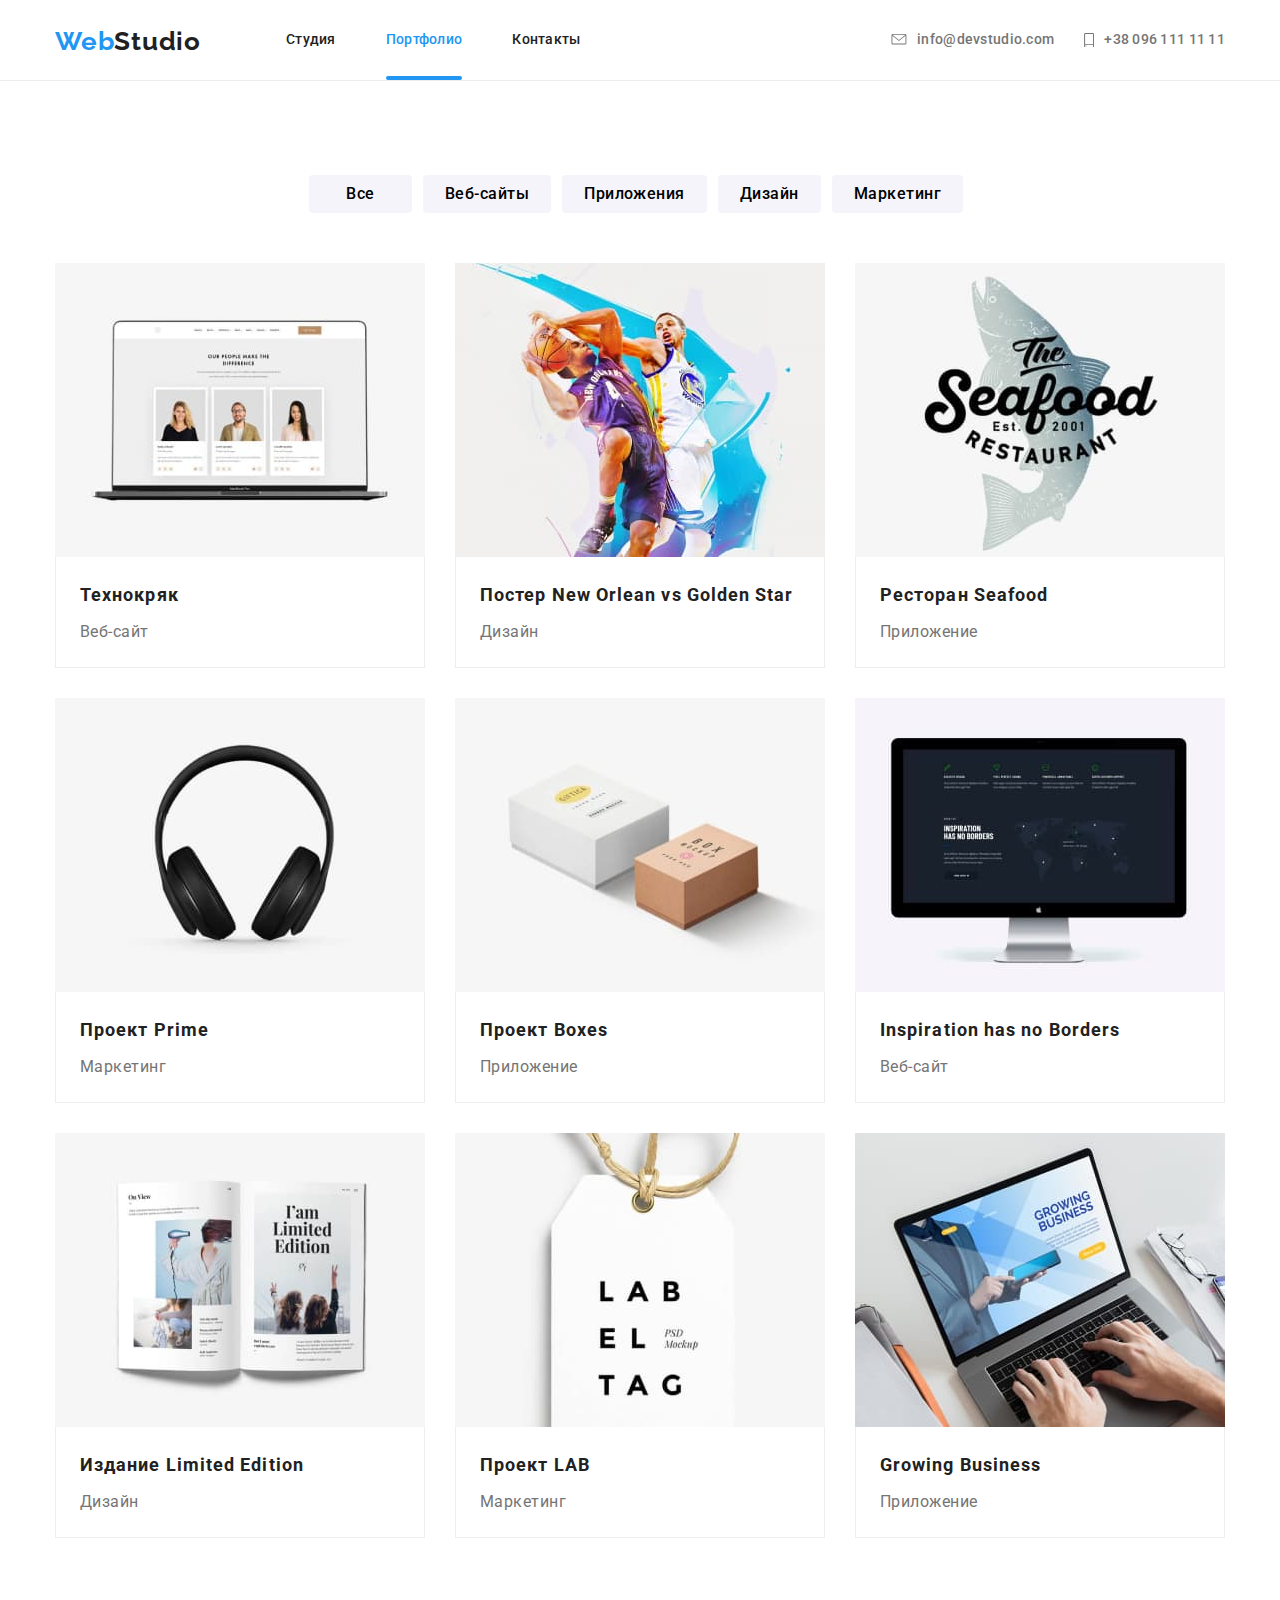
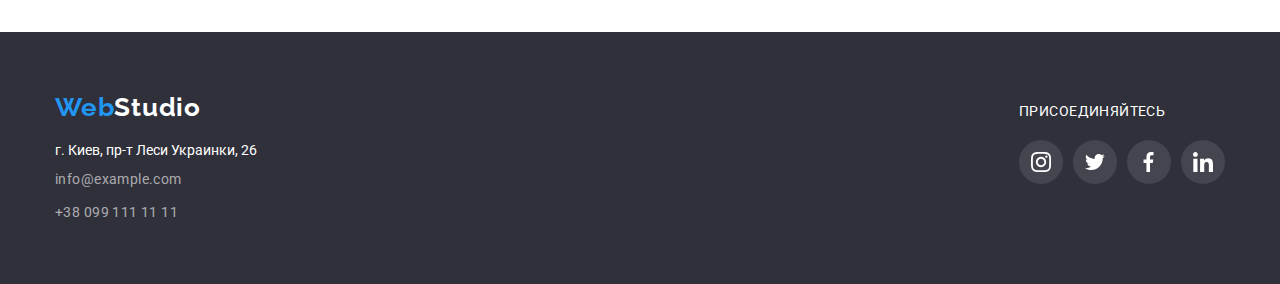
==== portfolio.html @ feb37893 "Добавляє форми" ====
<!DOCTYPE html>
<html lang="ru">
  <head>
    <meta charset="UTF-8" />
    <meta name="viewport" content="width=device-width, initial-scale=1.0" />
    <link
      href="https://fonts.googleapis.com/css2?family=Raleway:wght@700&family=Roboto:wght@400;500;700;900&display=swap"
      rel="stylesheet"
    />
    <link rel="stylesheet" href="./css/styles.css" />
    <title>Portfolio</title>
  </head>

  <body>
    <!--Шапка сайту-->
    <header class="border">
      <div class="container">
        <a class="logo-link header" href="/">
          <p class="logo"><span class="blue">Web</span>Studio</p>
        </a>

        <nav class="navheader">
          <ul class="without container">
            <li class="item">
              <a class="item-link" href="./index.html">Cтудия</a>
            </li>
            <li class="item">
              <a class="item-link active-link" href="./portfolio.html"
                >Портфолио</a
              >
            </li>
            <li class="item">
              <a class="item-link" href="#">Контакты</a>
            </li>
          </ul>
        </nav>

        <address class="phone-mail">
          <a class="contacts mr-right" href="mailto:info@devstudio.com">
            <svg class="icon" width="16px" height="11.2px">
              <use href="./images/sprit.svg#icon-post"></use>
            </svg>
            <span>info@devstudio.com</span>
          </a>
          <a class="contacts mr-right" href="tel:+380961111111">
            <svg class="icon" width="10px" height="14.94px">
              <use href="./images/sprit.svg#icon-smartphone"></use>
            </svg>
            <span>+38 096 111 11 11</span>
          </a>
        </address>
      </div>
    </header>

    <!-- Основне -->
    <main class="container-mr-top-bt">
      <div class="filter">
        <button class="filter-button" type="button">Все</button>
        <button class="filter-button" type="button">Веб-сайты</button>
        <button class="filter-button" type="button">Приложения</button>
        <button class="filter-button" type="button">Дизайн</button>
        <button class="filter-button" type="button">Маркетинг</button>
      </div>
      <ul class="without list">
        <li class="list-item">
          <a class="list-link" href="#">
            <div class="img overflow">
              <img
                class="list-image"
                src="images/project-1.jpg"
                alt="Технокряк"
                width="370"
              />
              <p class="text-definition">
                Технокряк это современная площадка распространения коронавируса.
                Компании используют эту платформу для цифрового шпионажа и атак
                на защищённые сервера конкурентов.
              </p>
            </div>
            <div class="text-image">
              <h2 class="title-item">Технокряк</h2>
              <p class="text-item">Веб-сайт</p>
            </div>
          </a>
        </li>
        <li class="list-item">
          <a class="list-link" href="#">
            <div class="img overflow">
              <img
                class="list-image"
                src="images/project-2.jpg"
                alt="Постер New Orlean vs Golden Star"
                width="370"
              />
              <p class="text-definition">
                Технокряк это современная площадка распространения коронавируса.
                Компании используют эту платформу для цифрового шпионажа и атак
                на защищённые сервера конкурентов.
              </p>
            </div>
            <div class="text-image">
              <h2 class="title-item">Постер New Orlean vs Golden Star</h2>
              <p class="text-item">Дизайн</p>
            </div>
          </a>
        </li>
        <li class="list-item">
          <a class="list-link" href="#">
            <div class="img overflow">
              <img
                class="list-image"
                src="images/project-3.jpg"
                alt="Ресторан Seafood"
                width="370"
              />
              <p class="text-definition">
                Технокряк это современная площадка распространения коронавируса.
                Компании используют эту платформу для цифрового шпионажа и атак
                на защищённые сервера конкурентов.
              </p>
            </div>
            <div class="text-image">
              <h2 class="title-item">Ресторан Seafood</h2>
              <p class="text-item">Приложение</p>
            </div>
          </a>
        </li>
        <li class="list-item">
          <a class="list-link" href="#">
            <div class="img overflow">
              <img
                class="list-image"
                src="images/project-4.jpg"
                alt="Проект Prime"
                width="370"
              />
              <p class="text-definition">
                Технокряк это современная площадка распространения коронавируса.
                Компании используют эту платформу для цифрового шпионажа и атак
                на защищённые сервера конкурентов.
              </p>
            </div>
            <div class="text-image">
              <h2 class="title-item">Проект Prime</h2>
              <p class="text-item">Маркетинг</p>
            </div>
          </a>
        </li>
        <li class="list-item">
          <a class="list-link" href="#">
            <div class="img overflow">
              <img
                class="list-image"
                src="images/project-5.jpg"
                alt="Проект Boxes"
                width="370"
              />
              <p class="text-definition">
                Технокряк это современная площадка распространения коронавируса.
                Компании используют эту платформу для цифрового шпионажа и атак
                на защищённые сервера конкурентов.
              </p>
            </div>
            <div class="text-image">
              <h2 class="title-item">Проект Boxes</h2>
              <p class="text-item">Приложение</p>
            </div>
          </a>
        </li>
        <li class="list-item">
          <a class="list-link" href="#">
            <div class="img overflow">
              <img
                class="list-image"
                src="images/project-6.jpg"
                alt="Inspiration has no Borders"
                width="370"
              />
              <p class="text-definition">
                Технокряк это современная площадка распространения коронавируса.
                Компании используют эту платформу для цифрового шпионажа и атак
                на защищённые сервера конкурентов.
              </p>
            </div>
            <div class="text-image">
              <h2 class="title-item">Inspiration has no Borders</h2>
              <p class="text-item">Веб-сайт</p>
            </div>
          </a>
        </li>
        <li class="list-item">
          <a class="list-link" href="#">
            <div class="img overflow">
              <img
                class="list-image"
                src="images/project-7.jpg"
                alt="Издание Limited Edition"
                width="370"
              />
              <p class="text-definition">
                Технокряк это современная площадка распространения коронавируса.
                Компании используют эту платформу для цифрового шпионажа и атак
                на защищённые сервера конкурентов.
              </p>
            </div>
            <div class="text-image">
              <h2 class="title-item">Издание Limited Edition</h2>
              <p class="text-item">Дизайн</p>
            </div>
          </a>
        </li>
        <li class="list-item">
          <a class="list-link" href="#">
            <div class="img overflow">
              <img
                class="list-image"
                src="images/project-8.jpg"
                alt="Проект LAB"
                width="370"
              />
              <p class="text-definition">
                Технокряк это современная площадка распространения коронавируса.
                Компании используют эту платформу для цифрового шпионажа и атак
                на защищённые сервера конкурентов.
              </p>
            </div>
            <div class="text-image">
              <h2 class="title-item">Проект LAB</h2>
              <p class="text-item">Маркетинг</p>
            </div>
          </a>
        </li>
        <li class="list-item">
          <a class="list-link" href="#">
            <div class="img overflow">
              <img
                class="list-image"
                src="images/project-9.jpg"
                alt="Growing Business"
                width="370"
              />
              <p class="text-definition">
                Технокряк это современная площадка распространения коронавируса.
                Компании используют эту платформу для цифрового шпионажа и атак
                на защищённые сервера конкурентов.
              </p>
            </div>

            <div class="text-image">
              <h2 class="title-item">Growing Business</h2>
              <p class="text-item">Приложение</p>
            </div>
          </a>
        </li>
      </ul>
    </main>

    <!--Підвал сайту-->
    <footer class="footer_all">
      <div class="footer">
        <div class="address">
          <a class="logo-link" href="/">
            <p class="logo white"><span class="blue">Web</span>Studio</p>
          </a>
          <address>
            <a
              class="address-link"
              href="https://www.google.com/maps/place/%D0%B1%D1%83%D0%BB%D1%8C%D0%B2%D0%B0%D1%80+%D0%9B%D0%B5%D1%81%D1%96+%D0%A3%D0%BA%D1%80%D0%B0%D1%97%D0%BD%D0%BA%D0%B8,+26,+%D0%9A%D0%B8%D1%97%D0%B2,+02000/@50.4265807,30.5361971,17z/data=!3m1!4b1!4m5!3m4!1s0x40d4cf0e033ecbe9:0x57a4dffefec77da0!8m2!3d50.4265807!4d30.5383858"
              target="_blank"
            >
              г. Киев, пр-т Леси Украинки, 26</a
            >
            <a class="contact-footer alfa" href="mailto:info@example.com"
              >info@example.com</a
            >
            <a class="contact-footer alfa" href="tel:+380991111111"
              >+38 099 111 11 11</a
            >
          </address>
        </div>

        <div>
          <p class="join-in">Присоединяйтесь</p>
          <div class="social-footer">
            <a
              class="social-links color-footer"
              href="#"
              aria-label="Instagram"
            >
              <svg width="20px" height="20px">
                <use href="./images/sprit.svg#icon-instagram"></use>
              </svg>
            </a>
            <a class="social-links color-footer" href="#" aria-label="Twitter">
              <svg width="20px" height="20px">
                <use href="./images/sprit.svg#icon-twitter"></use>
              </svg>
            </a>
            <a class="social-links color-footer" href="#" aria-label="Facebook">
              <svg width="20px" height="20px">
                <use href="./images/sprit.svg#icon-facebook"></use>
              </svg>
            </a>
            <a class="social-links color-footer" href="#" aria-label="Linkedin">
              <svg width="20px" height="20px">
                <use href="./images/sprit.svg#icon-linkedin"></use>
              </svg>
            </a>
          </div>
        </div>

        <!-- <div class="mailing">
              <p class="mailing-news socmail">Подпишитесь на рассылку<p>
              <input value="E-mail" />
              <a class="button subscribe" type="button" href="#">
                Подписаться
                <img
                  class="mailing-icon"
                  src="images/telega_footer.svg"
                  alt="Telegram"
                />
              </a>
            </div> -->
      </div>
    </footer>
  </body>
</html>
---- css/styles.css ----
/* Стилі для сторінки Головна*/
html {
  box-sizing: border-box;
}

*,
*::before,
*::after {
  box-sizing: inherit;
}

:root {
  --white: #ffffff;
  --dark: #212121;
  --gray: #757575;
  --blue: #2196f3;
  --bgc-btn-submit: #188ce8;
  --btn-gray: #f5f4fa;
  --footer-gray: #2f303a;
  --border-gray: #eeeeee;
  --social-gray: #afb1b8;
  --animation: 250ms cubic-bezier(0.4, 0, 0.2, 1);
}
body {
  margin: 0;
  font-family: "Roboto", sans-serif;
  font-size: 14px;
  line-height: 1.14;
  color: var(--gray);

  background-color: var(--white);
}

a {
  text-decoration-line: none;
}

.mr-right:not(:last-child) {
  margin-right: 30px;
}

.border {
  border-bottom: 1px solid #ececec;
}

.container {
  display: flex;
  align-items: center;
  max-width: 1200px;
  margin: 0 auto;
  padding-right: 15px;
  padding-left: 15px;
}

.container-mr-top {
  max-width: 1200px;
  margin: 0 auto;
  padding-right: 15px;
  padding-top: 94px;
  padding-left: 15px;
}

.container-mr-top-bt {
  max-width: 1200px;
  margin: 0 auto;
  padding-right: 15px;
  padding-top: 94px;
  padding-bottom: 94px;
  padding-left: 15px;
}

.without {
  padding: 0;
  margin: 0;
  list-style: none;
}

/*  Верхня лінія */

/* стилі для лого */
.header {
  margin: 0 85px 0 0;
  height: 80px;
}

.logo {
  font-family: "Raleway", sans-serif;
  font-weight: 700;
  font-size: 26px;
  line-height: 1.19;
  letter-spacing: 0.03em;
  color: var(--dark);
}

.logo-link:focus {
  display: block;
}

.blue {
  color: var(--blue);
}
/* нижнє лого */
.white {
  margin: 0 0 20px 0;

  color: var(--white);
}

/* навігація */
.navheader {
  display: flex;
}

.item:not(:last-child) {
  margin-right: 50px;
}

.without .active-link {
  color: var(--blue);
}

.item-link.active-link::after {
  position: absolute;
  bottom: 0px;
  left: 0;

  content: "";
  width: 100%;
  height: 4px;
  border-radius: 2px;

  background-color: var(--blue);
}

.item-link {
  position: relative;
  display: block;
  padding-top: 32px;
  padding-bottom: 32px;

  font-family: "Roboto", sans-serif;
  font-style: normal;
  font-weight: 500;
  font-size: 14px;
  line-height: 1.14;
  letter-spacing: 0.02em;

  color: var(--dark);

  transition: var(--animation);
}

.item-link:hover,
.item-link:focus {
  color: var(--blue);
}

/* контакти */
.phone-mail {
  display: flex;
  align-items: center;
  margin-left: auto;
}

.contacts {
  display: flex;
  align-items: center;
  font-style: normal;
  font-weight: 500;
  letter-spacing: 0.02em;

  color: var(--gray);

  transition: var(--animation);
}

.contacts:hover,
.contacts:focus {
  color: var(--blue);
}

.icon {
  margin-right: 10px;
  fill: currentColor;
}

/* Шапка */
.back-gr {
  margin: 0 auto;
  max-width: 1600px;
  min-height: 600px;
  background-image: linear-gradient(
      to right,
      rgba(47, 48, 58, 0.4),
      rgba(47, 48, 58, 0.4)
    ),
    url(../images/header.jpg);
}

.hero {
  position: relative;
  max-width: 1200px;
  height: 600px;
  margin: 0 auto;
  padding: 200px 452px 0;
  padding-right: 15px;
  padding-left: 15px;

  background-size: cover;
}

.het-title {
  max-width: 696px;
  margin-top: 0;
  margin-right: auto;
  margin-left: auto;
  margin-bottom: 30px;

  font-weight: 900;
  font-size: 44px;
  line-height: 1.36;
  letter-spacing: 0.06em;

  color: var(--white);
}

/* стилі для кнопок */

.button {
  display: inline-flex;
  align-items: center;
  min-width: 200px;
  height: 50px;
  border-radius: 4px;
  padding: 10px 32px;

  font-weight: 700;
  font-size: 16px;
  line-height: 1.87;
  letter-spacing: 0.06em;

  color: var(--white);
  background-color: var(--blue);
  box-shadow: 0px 4px 4px rgba(0, 0, 0, 0.15);
  border: none;
}

.het {
  position: absolute;
  left: 50%;
  transform: translateX(-50%);
}

.button:hover,
.button:focus {
  background-color: var(--bgc-btn-submit);
  cursor: pointer;

  transition: var(--animation);
}

/* стилі для модального вікна */
.backdrop {
  position: fixed;
  top: 0;
  left: 0;

  width: 100%;
  height: 100%;
  background-color: rgba(0, 0, 0, 0.2);

  transition: opacity var(--animation);
  z-index: 2;
}

.backdrop.is-hidden {
  opacity: 0;
  pointer-events: none;
}

.backdrop.is-hidden .modal {
  transform: translate(-50%, -50%) scale(0.7) rotate(0deg);
}

.modal {
  position: absolute;
  top: 50%;
  left: 50%;
  transform: translate(-50%, -50%) scale(1) rotate(360deg);
  transition: transform var(--animation);

  width: 528px;
  height: 581px;
  background-color: var(--white);

  border-radius: 4px;
}

.btn-close {
  position: absolute;
  display: flex;
  justify-content: center;
  align-items: center;
  width: 30px;
  height: 30px;
  top: 8px;
  right: 8px;

  background-color: var(--white);
  outline: none;

  border: 1px solid rgba(0, 0, 0, 0.1);
  border-radius: 50%;
  cursor: pointer;
  fill: currentColor;
}

.btn-close:hover,
.btn-close:focus {
  color: var(--blue);
  transition: var(--animation);
}

/* Стилі для форм */

.text-forms {
  display: flex;
  justify-content: center;
  margin-bottom: 30px;

  font-size: 20px;
  letter-spacing: 0.03em;

  color: var(--dark);
}

.form {
  padding: 40px;
  width: 100%;

  outline: 1px solid red;
}

.form-field {
  position: relative;
  display: flex;
  flex-direction: column;
  margin-bottom: 28px;
}

.form-label {
  position: absolute;
  top: -16px;
  margin-bottom: 4px;
  font-size: 12px;
  letter-spacing: 0.01em;
}

.form-input {
  display: block;
  height: 40px;
  width: 100%;
  padding: 12px 12px 12px 42px;

  border: 1px solid rgba(33, 33, 33, 0.2);
  box-sizing: border-box;
  border-radius: 4px;
  transition: var(--animation);
}

.form-input:focus {
  border-color: var(--blue);
  box-sizing: border-box;
  border-radius: 4px;
  outline: none;
}

.form-input:focus-within + .icon-form,
.form-input:not(:placeholder-shown) + .icon-form {
  color: var(--blue);
}

.icon-form {
  position: absolute;
  width: 18px;
  height: 18px;
  fill: currentColor;
  color: var(--dark);

  top: 50%;
  left: 18px;
  transform: translateY(-50%);
  transition: var(--animation);
}

.comment {
  position: relative;
  display: flex;
  flex-direction: column;
  margin-bottom: 20px;
}

.form-textarea {
  resize: none;
  height: 120px;
  padding: 12px 16px;

  border: 1px solid rgba(33, 33, 33, 0.2);
  box-sizing: border-box;
  border-radius: 4px;
  transition: var(--animation);
}

.form-textarea:focus {
  border-color: var(--blue);
  box-sizing: border-box;
  border-radius: 4px;
  outline: none;
}

.form-textarea::placeholder {
  font-family: Roboto;
  font-style: normal;
  font-weight: normal;
  font-size: 14px;
  line-height: 16px;
  letter-spacing: 0.01em;

  color: rgba(117, 117, 117, 0.5);
}

.form-checkbox {
  position: relative;
  display: flex;
  margin-bottom: 30px;
  justify-content: center;
  align-items: center;
}

.input-checkbox {
  position: absolute;
  width: 1px;
  height: 1px;
  margin: -1px;
  border: 0;
  padding: 0;
  clip: rect(0 0 0 0);
  overflow: hidden;
}

.icon-checkbox {
  display: inline-block;
  width: 16px;
  height: 15px;
  margin-right: 8.38px;

  border: 2px solid var(--dark);
  border-radius: 4px;
  background-color: var(--white);
  transition: var(--animation);
}

.input-checkbox:checked + .icon-checkbox {
  border-color: var(--blue);
  background-color: var(--blue);
  background-image: url(../images/tick.svg);
  background-size: contain;
  background-origin: border-box;
}

.input-checkbox:focus + .icon-checkbox {
  outline: 1px solid var(--blue);
}

.label-checkbox {
  display: block;
  line-height: 1.71;
  letter-spacing: 0.03em;
}

.label-checkbox a {
  text-decoration-line: underline;
  color: var(--blue);
}

.button.btn-send {
  display: block;
  margin: 0 auto;
}

/* Особливості */

.features {
  display: flex;
}

.features-item {
  display: flex;
  justify-content: center;
  align-items: center;

  margin-bottom: 30px;
  width: 270px;
  height: 120px;

  background-color: var(--btn-gray);
  border-radius: 4px;
}

.feature-title {
  margin-top: 0;
  margin-bottom: 10px;

  font-weight: 700;
  letter-spacing: 0.03em;

  color: var(--dark);
}

.feature-text {
  margin-top: 0;
  margin-bottom: 0;

  line-height: 1.71;
}

/* Діяльність */

.activety {
  width: calc((100%-60px) / 3);
}

.activity-list {
  display: flex;
}

.activiti-icon {
  display: block;
}

.title {
  margin-top: 0;
  margin-bottom: 50px;

  font-weight: 700;
  font-size: 36px;
  line-height: 1.16;
  letter-spacing: 0.03em;
  text-align: center;

  color: var(--dark);
}
.img {
  position: relative;
}
.mini-title {
  position: absolute;
  bottom: 0;
  margin-top: 0;
  margin-bottom: 0;
  padding: 27px 0;

  width: 100%;
  height: 70px;

  background-color: rgba(47, 48, 58, 0.8);

  text-transform: uppercase;
  letter-spacing: 0.03em;

  font-weight: 700;
  text-align: center;
  color: var(--white);
}

/* Команда */

.bgc-team {
  background-color: var(--btn-gray);
}

.team {
  display: flex;
}

.team-card {
  text-align: center;
  box-shadow: 0px 2px 1px rgba(0, 0, 0, 0.2), 0px 1px 1px rgba(0, 0, 0, 0.14),
    0px 1px 3px rgba(0, 0, 0, 0.12);
  border-radius: 0px 0px 4px 4px;
  width: calc((100%-90px) / 4);
  padding-bottom: 24px;

  background-color: var(--white);
}

.team-foto {
  margin-bottom: 30px;
}

.social {
  display: flex;
  justify-content: space-between;
  padding: 0 32px;
}

.social-links {
  display: flex;
  justify-content: center;
  align-items: center;

  fill: currentColor;

  width: 44px;
  height: 44px;
  border-radius: 50%;

  transition: var(--animation);
}

.color-team {
  color: var(--social-gray);
}

.social-links:hover,
.social-links:focus {
  color: var(--white);
  background-color: var(--blue);
  outline: none;
}

.name {
  margin-top: 0;
  margin-bottom: 10px;

  font-weight: 500;
  font-size: 16px;
  line-height: 1.19;
  letter-spacing: 0.03em;

  color: var(--dark);
}

.position {
  margin-top: 0;
  margin-bottom: 16px;

  font-size: 16px;
  line-height: 1.19;
  letter-spacing: 0.03em;
}

/* Постійні клієнти */

.customers {
  display: flex;
}

.customer-item {
  width: calc((100%-150px) / 6);
}
.customer-link {
  display: flex;
  justify-content: center;
  align-items: center;

  height: 90px;

  color: var(--social-gray);
  border: 1px solid var(--social-gray);
  box-sizing: border-box;
  border-radius: 4px;

  transition: var(--animation);
}

.customer-link {
  fill: currentColor;
}

.customer-link:hover,
.customer-link:focus {
  color: var(--blue);
  border: 1px solid var(--blue);
  outline: none;
}

/* Підвал сайту */
.footer_all {
  background: var(--footer-gray);
}

.footer {
  display: flex;
  align-items: baseline;
  justify-content: space-between;
  padding: 60px 15px;
  max-width: 1200px;
  margin: 0 auto;
}

.contact-footer {
  font-style: normal;
  font-size: 14px;
  line-height: 1.71;
  letter-spacing: 0.03em;
}

.address-link {
  display: block;
  margin-bottom: 9px;

  font-style: normal;

  color: var(--white);
  transition: var(--animation);
}

.alfa {
  display: block;
  color: rgba(255, 255, 255, 0.6);
  transition: var(--animation);
}

.address-link:hover,
.address-link:focus,
.alfa:hover,
.alfa:focus {
  color: var(--blue);
}

.alfa:not(:last-child) {
  margin-bottom: 9px;
}

.join-in {
  margin: 0 0 20px 0;
  text-transform: uppercase;
  letter-spacing: 0.03em;
  color: var(--white);
}

.social-footer {
  display: flex;
}

.color-footer {
  color: var(--white);
  background-color: rgba(255, 255, 255, 0.1);
}

.color-footer:not(:last-child) {
  margin-right: 10px;
}

.mailing {
  margin-left: auto;
}

.subscribe {
  text-align: center;
  padding: 13px 0 13px 29px;
}

.mailing-icon {
  text-align: center;
}

/* Стилі для форм у футері  */

.form-footer {
  display: flex;
  flex-direction: column;
}

.field-footer {
  display: flex;
}

.join-footer {
  margin-bottom: 20px;

  font-weight: 700;
  letter-spacing: 0.03em;
  text-transform: uppercase;

  color: var(--white);
}

.input-footer {
  height: 50px;
  width: 358px;

  font-size: 16px;
  line-height: 1.25;
  letter-spacing: 0.03em;

  color: rgba(255, 255, 255, 0.6);
  background-color: transparent;
  border: 1px solid rgba(255, 255, 255, 0.3);
  box-sizing: border-box;
  filter: drop-shadow(0px 4px 4px rgba(0, 0, 0, 0.15));
  border-radius: 4px;
}

.btn-join {
  padding: 10px 28px;
  margin-left: 12px;
}

.icon-footer {
  margin-left: 10px;
}

/* Стилі для сторінки Портфоліо*/

/* Шапка сайту- */
.border-header {
  border-bottom: 1px solid #ececec;
}
/* Основне */
/* Стиль на filter */

.filter {
  text-align: center;
  margin-bottom: 50px;
}

.filter-button {
  margin-right: 8px;

  padding: 6px 22px;

  min-width: 103px;
  height: 38px;

  font-family: "Roboto", sans-serif;
  font-style: normal;
  font-weight: 500;
  font-size: 16px;
  line-height: 1.62;
  text-align: center;
  letter-spacing: 0.03em;

  background: var(--btn-gray);
  border-radius: 4px;
  border: none;

  transition: var(--animation);
}

.filter-button:hover,
.filter-button:focus {
  color: var(--white);
  background-color: var(--blue);
}

.filter-button:not(:last-child) {
  margin-right: 8px;
}

/*стилі на списки   */

.list {
  display: flex;
  flex-wrap: wrap;
}

.list-item {
  width: 370px;
  margin-right: 30px;
  margin-bottom: 30px;
}

.list-item:hover,
.list-item:focus {
  box-shadow: 0px 1px 1px rgba(0, 0, 0, 0.12), 0px 4px 4px rgba(0, 0, 0, 0.06),
    1px 4px 6px rgba(0, 0, 0, 0.16);
  outline: none;
}

.list-item:nth-child(3n) {
  margin-right: 0;
}

.list-item:nth-last-child(-n + 3) {
  margin-bottom: 0;
}

.list-link {
  display: block;
}

.list-image {
  display: block;
  max-width: 100%;
  height: auto;
}

.overflow {
  overflow: hidden;
}

.text-image {
  padding: 20px 24px;
  border-right: 1px solid var(--border-gray);
  border-bottom: 1px solid var(--border-gray);
  border-left: 1px solid var(--border-gray);

  background: var(--white);
}

.title-item {
  margin-top: 0;
  margin-bottom: 4px;
  font-size: 18px;
  line-height: 2;

  letter-spacing: 0.06em;

  color: var(--dark);
}

.text-item {
  margin-top: 0;
  margin-bottom: 0;

  font-weight: 400;
  font-size: 16px;
  line-height: 1.87;
  letter-spacing: 0.03em;

  color: var(--gray);
}

.text-definition {
  position: absolute;
  bottom: 0;
  margin: 0;
  width: 100%;
  height: 100%;
  padding: 63px 24px;

  font-size: 18px;
  line-height: 1.56;
  letter-spacing: 0.03em;

  background-color: rgba(33, 150, 243, 0.9);
  color: var(--white);
  transform: translateY(100%);
  opacity: 0;

  transition: var(--animation);
}

.list-link:hover .text-definition,
.list-link:focus .text-definition {
  transform: translateY(0);
  opacity: 1;
}
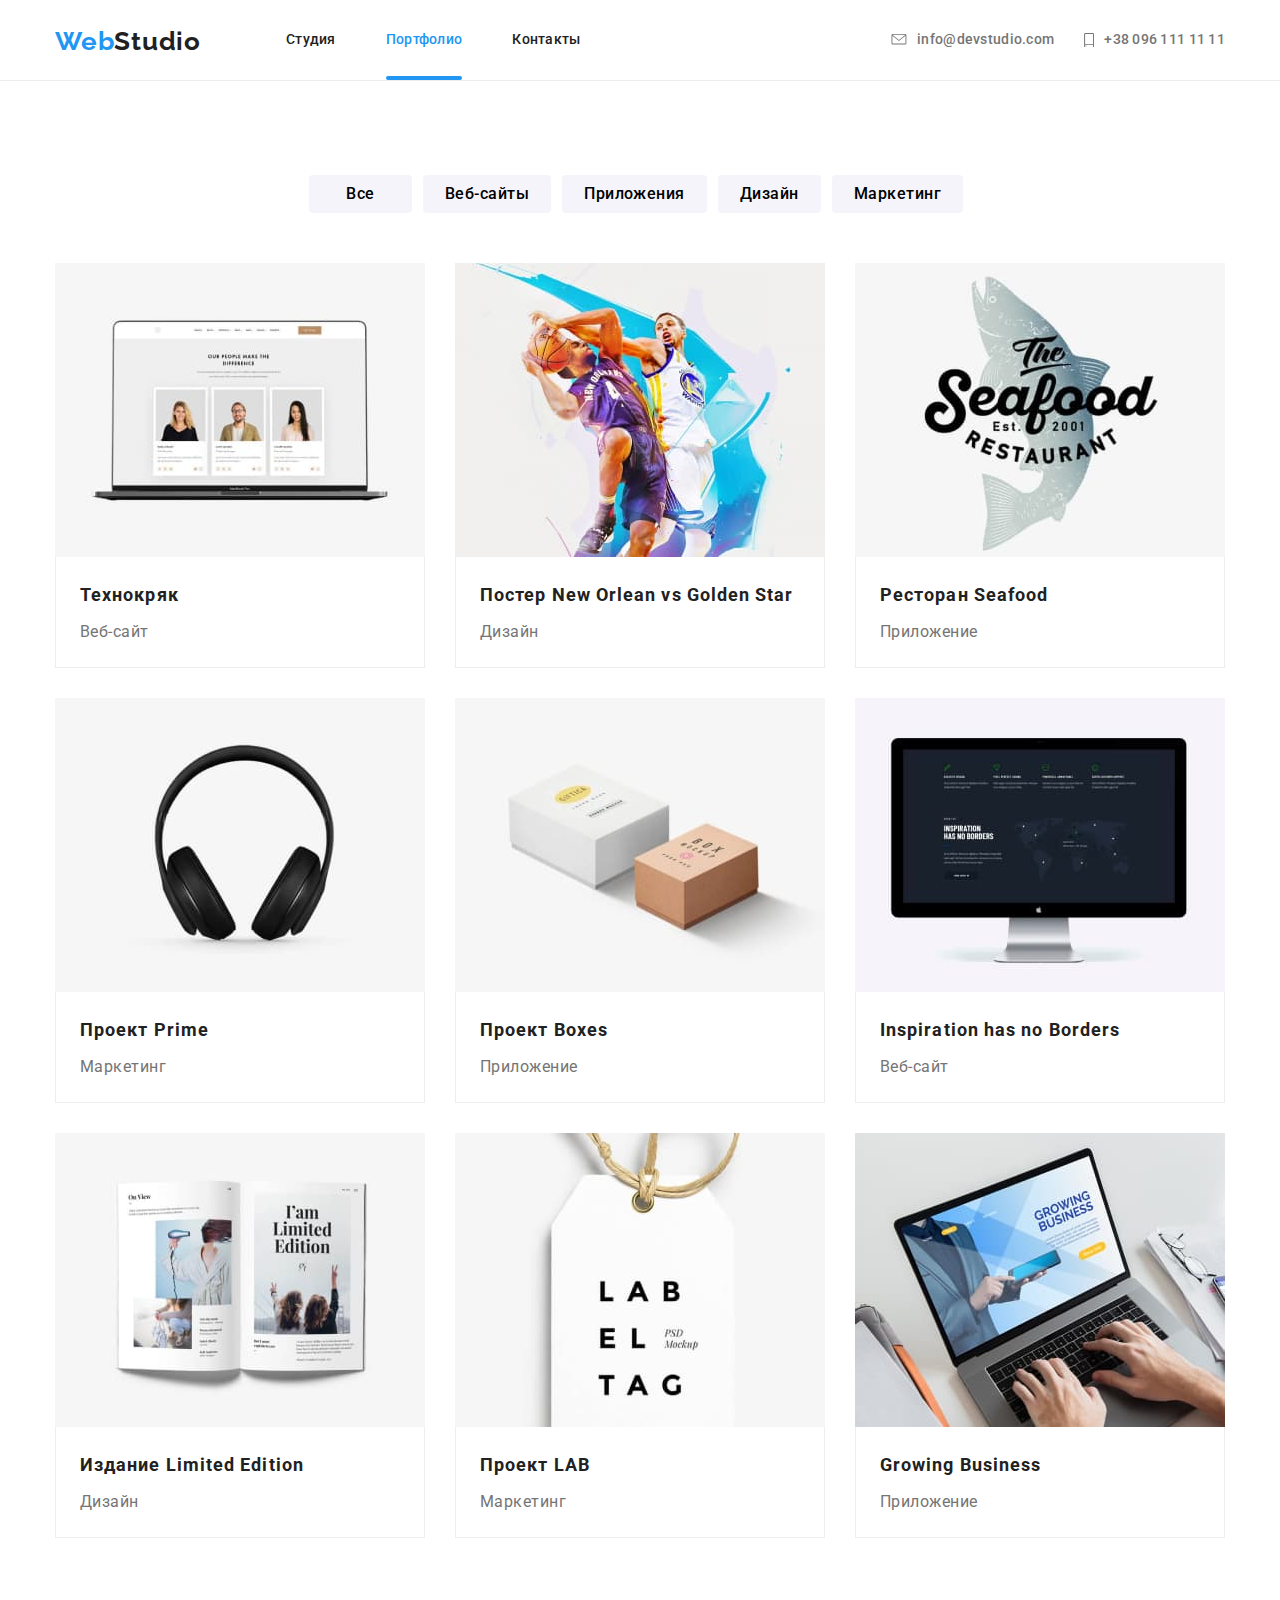
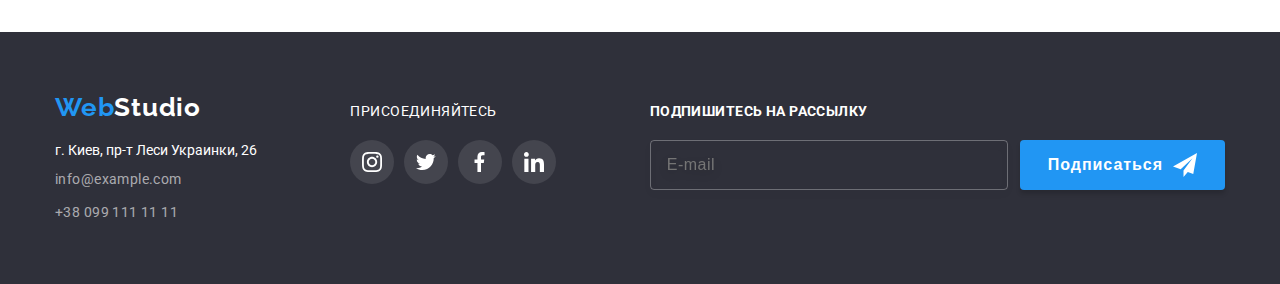
==== commit 33810afa: "Вмаравляє помилки)" ====
--- a/portfolio.html
+++ b/portfolio.html
@@ -308,19 +308,20 @@
             </a>
           </div>
         </div>
-
-        <!-- <div class="mailing">
-              <p class="mailing-news socmail">Подпишитесь на рассылку<p>
-              <input value="E-mail" />
-              <a class="button subscribe" type="button" href="#">
-                Подписаться
-                <img
-                  class="mailing-icon"
-                  src="images/telega_footer.svg"
-                  alt="Telegram"
-                />
-              </a>
-            </div> -->
+        <!--  -->
+
+        <form class="form-footer">
+          <b class="join-footer">Подпишитесь на рассылку</b>
+          <div class="field-footer">
+            <input type="email" class="input-footer" placeholder="E-mail" />
+            <button class="button btn-join" type="submit">
+              Подписаться
+              <svg class="icon-footer" width="24px" height="24px">
+                <use href="./images/sprit.svg#icon-telega-footer"></use>
+              </svg>
+            </button>
+          </div>
+        </form>
       </div>
     </footer>
   </body>
--- a/css/styles.css
+++ b/css/styles.css
@@ -279,14 +279,14 @@
 }
 
 .backdrop.is-hidden .modal {
-  transform: translate(-50%, -50%) scale(0.7) rotate(0deg);
+  transform: translate(-50%, -50%) scale(0.7);
 }
 
 .modal {
   position: absolute;
   top: 50%;
   left: 50%;
-  transform: translate(-50%, -50%) scale(1) rotate(360deg);
+  transform: translate(-50%, -50%) scale(1);
   transition: transform var(--animation);
 
   width: 528px;
@@ -337,8 +337,6 @@
 .form {
   padding: 40px;
   width: 100%;
-
-  outline: 1px solid red;
 }
 
 .form-field {
@@ -469,7 +467,8 @@
 }
 
 .input-checkbox:focus + .icon-checkbox {
-  outline: 1px solid var(--blue);
+  border: 2px solid var(--blue);
+  border-radius: 4px;
 }
 
 .label-checkbox {
@@ -794,6 +793,7 @@
   font-size: 16px;
   line-height: 1.25;
   letter-spacing: 0.03em;
+  padding: 15px 16px;
 
   color: rgba(255, 255, 255, 0.6);
   background-color: transparent;
